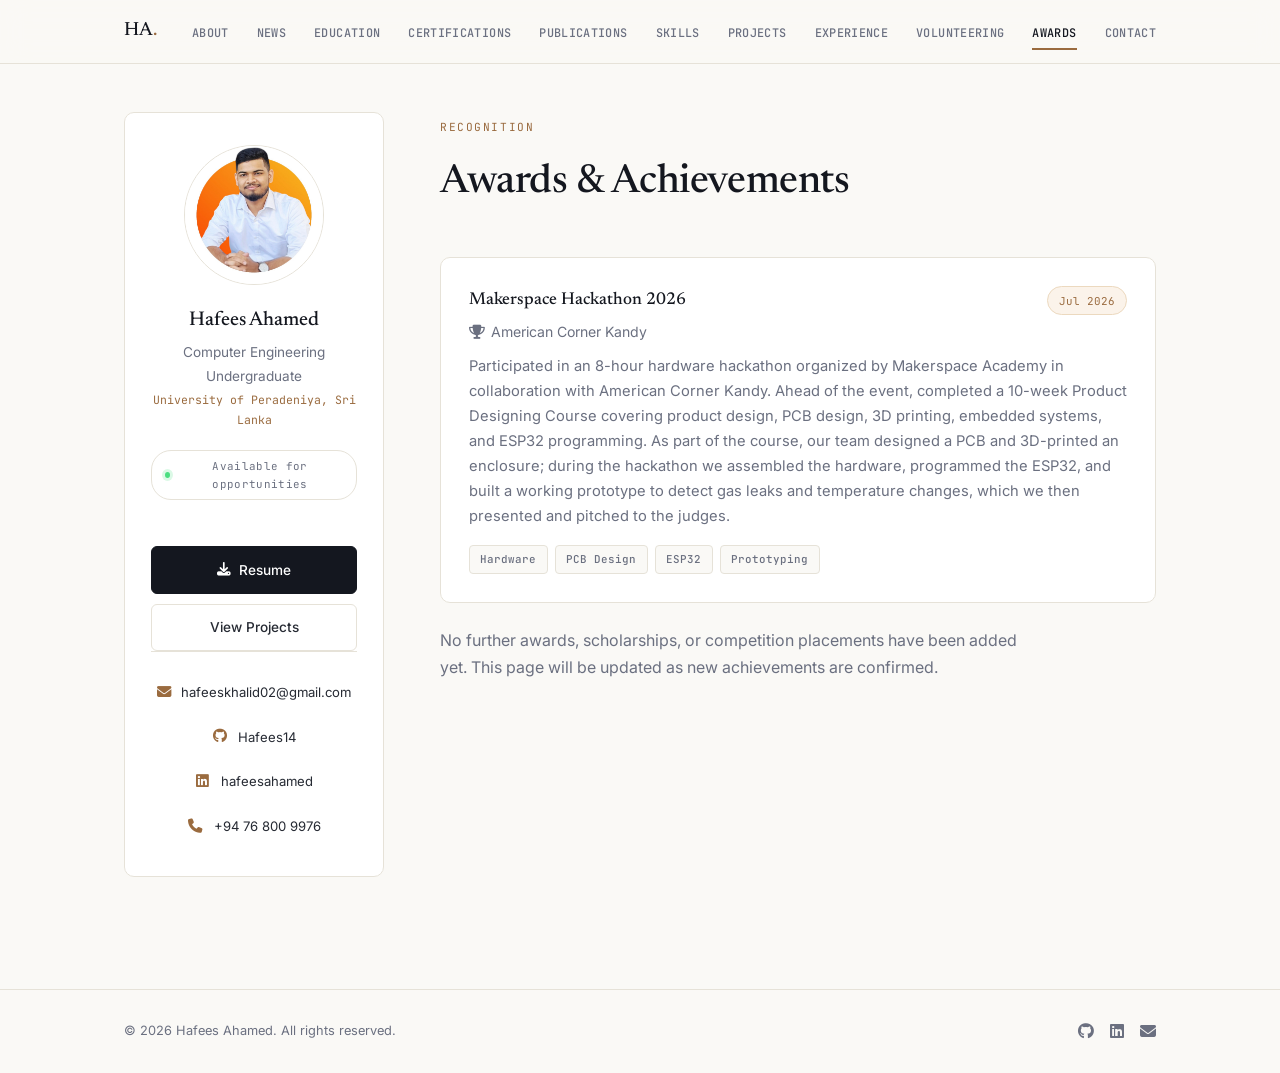
==== awards.html @ 8a64003a "Update the entire site" ====
<!DOCTYPE html>
<html lang="en">
<head>
<meta charset="UTF-8" />
<meta name="viewport" content="width=device-width, initial-scale=1.0" />
<title>Awards | Hafees Ahamed</title>
<meta name="description" content="Awards and achievements of Hafees Ahamed.">
<link rel="canonical" href="https://hafees14.github.io/My_Web_Portfolio_v2/awards.html">
<meta property="og:type" content="website">
<meta property="og:title" content="Awards | Hafees Ahamed">
<meta property="og:description" content="Awards and achievements of Hafees Ahamed.">
<meta property="og:image" content="https://hafees14.github.io/My_Web_Portfolio_v2/profile.jpg">
<meta property="og:url" content="https://hafees14.github.io/My_Web_Portfolio_v2/awards.html">
<meta name="twitter:card" content="summary_large_image">
<link rel="icon" href="profile.jpg" type="image/jpeg">
<link rel="stylesheet" href="style.css" />
<link rel="preconnect" href="https://fonts.googleapis.com">
<link rel="preconnect" href="https://fonts.gstatic.com" crossorigin>
<link href="https://fonts.googleapis.com/css2?family=Newsreader:ital,wght@0,400;0,500;0,600;1,400;1,500&family=Inter:wght@400;500;600;700&family=JetBrains+Mono:wght@400;500&display=swap" rel="stylesheet">
<link rel="stylesheet" href="https://cdnjs.cloudflare.com/ajax/libs/font-awesome/6.5.0/css/all.min.css">
</head>
<body>
  <a href="#main-content" class="skip-link">Skip to main content</a>
  <nav class="navbar">
    <div class="nav-container">
      <a href="index.html" class="nav-logo">HA<span class="dot">.</span></a>
      <ul class="nav-list" id="nav-list">
        <li><a href="index.html" class="nav-link">About</a></li>
        <li><a href="news.html" class="nav-link">News</a></li>
        <li><a href="education.html" class="nav-link">Education</a></li>
        <li><a href="certifications.html" class="nav-link">Certifications</a></li>
        <li><a href="publications.html" class="nav-link">Publications</a></li>
        <li><a href="skills.html" class="nav-link">Skills</a></li>
        <li><a href="projects.html" class="nav-link">Projects</a></li>
        <li><a href="experience.html" class="nav-link">Experience</a></li>
        <li><a href="volunteering.html" class="nav-link">Volunteering</a></li>
        <li><a href="awards.html" class="nav-link active" aria-current="page">Awards</a></li>
        <li><a href="contact.html" class="nav-link">Contact</a></li>
      </ul>
      <button class="nav-toggle" id="nav-toggle" aria-label="Toggle menu">
        <span class="bar"></span><span class="bar"></span><span class="bar"></span>
      </button>
    </div>
  </nav>
  <div class="page-shell">
    <aside class="sidebar">
      <div class="sidebar-photo"><img src="profile.jpg" alt="Hafees Ahamed" loading="lazy"></div>
      <div class="sidebar-name">Hafees Ahamed</div>
      <div class="sidebar-role">Computer Engineering Undergraduate</div>
      <div class="sidebar-org">University of Peradeniya, Sri Lanka</div>
      <div class="sidebar-status"><span class="status-dot"></span> Available for opportunities</div>
      <div class="sidebar-cta">
        <a href="Hafees_CV.pdf" class="btn btn-primary" download><i class="fas fa-download"></i> Resume</a>
        <a href="projects.html" class="btn btn-outline">View Projects</a>
      </div>
      <div class="sidebar-links">
        <a href="mailto:hafeeskhalid02@gmail.com" class="sidebar-link"><i class="fas fa-envelope"></i> hafeeskhalid02@gmail.com</a>
        <a href="https://github.com/Hafees14" target="_blank" rel="noopener" class="sidebar-link"><i class="fab fa-github"></i> Hafees14</a>
        <a href="https://www.linkedin.com/in/hafeesahamed" target="_blank" rel="noopener" class="sidebar-link"><i class="fab fa-linkedin"></i> hafeesahamed</a>
        <a href="tel:+94768009976" class="sidebar-link"><i class="fas fa-phone"></i> +94 76 800 9976</a>
      </div>
    </aside>
    <main class="content" id="main-content" tabindex="-1">
      <div class="content-header">
        <span class="section-label">Recognition</span>
        <h1 class="page-title">Awards & Achievements</h1>
      </div>
      <div class="card-list">
        <div class="card">
          <div class="timeline-header">
            <div>
              <div class="timeline-role">Makerspace Hackathon 2026</div>
              <div class="timeline-org"><i class="fas fa-trophy"></i> American Corner Kandy</div>
            </div>
            <span class="timeline-date">Jul 2026</span>
          </div>
          <p class="timeline-desc">Participated in an 8-hour hardware hackathon organized by Makerspace Academy in collaboration with American Corner Kandy. Ahead of the event, completed a 10-week Product Designing Course covering product design, PCB design, 3D printing, embedded systems, and ESP32 programming. As part of the course, our team designed a PCB and 3D-printed an enclosure; during the hackathon we assembled the hardware, programmed the ESP32, and built a working prototype to detect gas leaks and temperature changes, which we then presented and pitched to the judges.</p>
          <div class="tags"><span class="tag">Hardware</span><span class="tag">PCB Design</span><span class="tag">ESP32</span><span class="tag">Prototyping</span></div>
        </div>
      </div>
      <p class="page-lede" style="margin-top:1.5rem;">No further awards, scholarships, or competition placements have been added yet. This page will be updated as new achievements are confirmed.</p>
    </main>
  </div>
  <footer class="footer">
    <div class="footer-inner">
      <p class="footer-copy">&copy; <span id="footer-year"></span> Hafees Ahamed. All rights reserved.</p>
      <div class="footer-social">
        <a href="https://github.com/Hafees14" target="_blank" rel="noopener" aria-label="GitHub"><i class="fab fa-github"></i></a>
        <a href="https://www.linkedin.com/in/hafeesahamed" target="_blank" rel="noopener" aria-label="LinkedIn"><i class="fab fa-linkedin"></i></a>
        <a href="mailto:hafeeskhalid02@gmail.com" aria-label="Email"><i class="fas fa-envelope"></i></a>
      </div>
    </div>
  </footer>
  <script src="script.js"></script>
</body>
</html>
---- style.css ----
/* ============================================================
   HAFEES AHAMED — ACADEMIC-STYLE PORTFOLIO
   Multi-page structure inspired by academic faculty portfolio sites:
   fixed top nav across separate pages, sidebar profile card,
   quiet serif/sans pairing, restrained accent color.
   ============================================================ */

:root {
  --ink:      #14171f;
  --accent:   #9a6b3f;
  --accent-soft: #c99a63;
  --surface:  #faf9f6;
  --card-bg:  #ffffff;
  --border:   #e6e2d8;
  --text:     #262a33;
  --muted:    #6b7080;

  --font-display: 'Newsreader', Georgia, serif;
  --font-body:    'Inter', sans-serif;
  --font-mono:    'JetBrains Mono', monospace;

  --radius:    10px;
  --radius-sm: 6px;
  --shadow:    0 1px 3px rgba(20,23,31,0.06), 0 1px 2px rgba(20,23,31,0.04);
  --shadow-md: 0 12px 28px rgba(20,23,31,0.10);
  --transition: 0.25s cubic-bezier(0.4,0,0.2,1);
  --nav-h: 64px;
}

*, *::before, *::after { margin: 0; padding: 0; box-sizing: border-box; }
html { scroll-behavior: smooth; font-size: 16px; }
body { font-family: var(--font-body); color: var(--text); background: var(--surface); line-height: 1.7; }
img { display: block; max-width: 100%; }
a { text-decoration: none; color: inherit; }
ul { list-style: none; }
button { font-family: inherit; cursor: pointer; border: none; background: none; }

@media (prefers-reduced-motion: reduce) {
  *, *::before, *::after { animation-duration: 0.01ms !important; transition-duration: 0.01ms !important; scroll-behavior: auto !important; }
}

/* ============================================================ ACCESSIBILITY */
.skip-link {
  position: absolute;
  left: -9999px;
  top: 0;
  background: var(--ink);
  color: #fff;
  padding: 0.75rem 1.25rem;
  z-index: 2000;
  border-radius: 0 0 var(--radius-sm) 0;
  font-size: 0.85rem;
}
.skip-link:focus {
  left: 0;
}
a:focus-visible,
button:focus-visible,
input:focus-visible,
textarea:focus-visible {
  outline: 2px solid var(--accent);
  outline-offset: 2px;
}
main:focus { outline: none; }

/* ============================================================ TOP NAV (present on every page) */
.navbar {
  position: fixed;
  top: 0; left: 0; right: 0;
  z-index: 1000;
  height: var(--nav-h);
  background: rgba(250,249,246,0.9);
  backdrop-filter: blur(14px);
  -webkit-backdrop-filter: blur(14px);
  border-bottom: 1px solid var(--border);
}
.nav-container {
  max-width: 1080px;
  margin: 0 auto;
  padding: 0 1.5rem;
  height: 100%;
  display: flex;
  align-items: center;
  justify-content: space-between;
}
.nav-logo { font-family: var(--font-display); font-size: 1.2rem; font-weight: 500; color: var(--ink); }
.nav-logo .dot { color: var(--accent); }

.nav-list { display: flex; align-items: center; gap: 1.75rem; }
.nav-link {
  font-family: var(--font-mono);
  font-size: 0.74rem;
  font-weight: 500;
  letter-spacing: 0.03em;
  text-transform: uppercase;
  color: var(--muted);
  transition: color var(--transition);
  position: relative;
  padding: 0.3rem 0;
}
.nav-link::after {
  content: '';
  position: absolute;
  bottom: -4px; left: 0;
  width: 0; height: 1.5px;
  background: var(--accent);
  transition: width var(--transition);
}
.nav-link:hover, .nav-link.active { color: var(--ink); }
.nav-link.active::after, .nav-link:hover::after { width: 100%; }

.nav-toggle { display: none; flex-direction: column; gap: 5px; padding: 4px; }
.bar { width: 22px; height: 1.5px; background: var(--ink); border-radius: 2px; transition: var(--transition); }

@media (max-width: 860px) {
  .nav-list {
    display: none;
    position: absolute;
    top: var(--nav-h); left: 0; right: 0;
    background: #fff;
    flex-direction: column;
    align-items: flex-start;
    padding: 1rem 1.5rem 1.5rem;
    border-bottom: 1px solid var(--border);
    gap: 1.1rem;
    box-shadow: 0 8px 20px rgba(20,23,31,0.08);
  }
  .nav-list.open { display: flex; }
  .nav-toggle { display: flex; }
}

/* ============================================================ PAGE SHELL */
.page-shell {
  max-width: 1080px;
  margin: 0 auto;
  padding: calc(var(--nav-h) + 3rem) 1.5rem 5rem;
  display: grid;
  grid-template-columns: 260px 1fr;
  gap: 3.5rem;
  align-items: start;
}
@media (max-width: 860px) {
  .page-shell { grid-template-columns: 1fr; padding-top: calc(var(--nav-h) + 2rem); }
}

/* ============================================================ SIDEBAR (present on every page) */
.sidebar {
  position: sticky;
  top: calc(var(--nav-h) + 2rem);
  background: var(--card-bg);
  border: 1px solid var(--border);
  border-radius: var(--radius);
  padding: 2rem 1.6rem;
  text-align: center;
}
@media (max-width: 860px) { .sidebar { position: static; text-align: center; } }

.sidebar-photo {
  width: 140px; height: 140px;
  margin: 0 auto 1.1rem;
  border-radius: 50%;
  overflow: hidden;
  border: 1px solid var(--border);
}
.sidebar-photo img { width: 100%; height: 100%; object-fit: cover; }
.sidebar-name { font-family: var(--font-display); font-size: 1.25rem; font-weight: 500; color: var(--ink); margin-bottom: 0.3rem; }
.sidebar-role { font-size: 0.85rem; color: var(--muted); margin-bottom: 0.15rem; }
.sidebar-org { font-family: var(--font-mono); font-size: 0.72rem; color: var(--accent); margin-bottom: 1.3rem; }

.sidebar-status {
  display: inline-flex;
  align-items: center;
  gap: 0.45rem;
  font-family: var(--font-mono);
  font-size: 0.68rem;
  letter-spacing: 0.03em;
  padding: 0.35rem 0.85rem;
  border-radius: 20px;
  border: 1px solid var(--border);
  color: var(--muted);
  margin-bottom: 1.5rem;
}
.status-dot { width: 6px; height: 6px; border-radius: 50%; background: #4ade80; box-shadow: 0 0 0 3px rgba(74,222,128,0.2); }

.sidebar-links { display: flex; flex-direction: column; gap: 0.6rem; padding-top: 1.4rem; border-top: 1px solid var(--border); text-align: center; }
.sidebar-link {
  display: flex;
  align-items: center;
  justify-content: center;
  gap: 0.65rem;
  font-size: 0.82rem;
  color: var(--text);
  padding: 0.4rem 0.5rem;
  border-radius: var(--radius-sm);
  transition: var(--transition);
}
.sidebar-link i { width: 16px; color: var(--accent); font-size: 0.9rem; }
.sidebar-link:hover { background: #fbf3ea; }

.sidebar-cta { display: flex; flex-direction: column; gap: 0.6rem; margin-top: 1.4rem; }

/* ============================================================ BUTTONS */
.btn {
  display: inline-flex; align-items: center; justify-content: center; gap: 0.5rem;
  padding: 0.7rem 1.3rem;
  border-radius: var(--radius-sm);
  font-weight: 500; font-size: 0.85rem;
  transition: var(--transition);
  border: 1.5px solid var(--border);
}
.btn-primary { background: var(--ink); color: #fff; border-color: var(--ink); }
.btn-primary:hover { background: var(--accent); border-color: var(--accent); }
.btn-outline { background: transparent; color: var(--text); }
.btn-outline:hover { border-color: var(--accent); color: var(--accent); }

/* ============================================================ MAIN CONTENT */
.content-header { margin-bottom: 2.5rem; }
.section-label {
  display: inline-block;
  font-family: var(--font-mono);
  font-size: 0.7rem;
  letter-spacing: 0.14em;
  text-transform: uppercase;
  color: var(--accent);
  margin-bottom: 0.75rem;
}
.page-title {
  font-family: var(--font-display);
  font-size: clamp(1.9rem, 3.4vw, 2.5rem);
  font-weight: 500;
  color: var(--ink);
  letter-spacing: -0.01em;
}
.page-lede { color: var(--muted); font-size: 1rem; margin-top: 0.9rem; max-width: 58ch; }

/* ============================================================ ABOUT PAGE */
.about-body p { color: var(--muted); margin-bottom: 1.1rem; max-width: 65ch; }
.stats-row { display: flex; gap: 2.25rem; margin: 2rem 0 2.5rem; padding: 1.5rem 0; border-top: 1px solid var(--border); border-bottom: 1px solid var(--border); flex-wrap: wrap; }
.stat-item { display: flex; flex-direction: column; }
.stat-num { font-family: var(--font-display); font-size: 1.9rem; color: var(--ink); }
.stat-label { font-family: var(--font-mono); font-size: 0.65rem; letter-spacing: 0.04em; text-transform: uppercase; color: var(--muted); margin-top: 0.2rem; }

.subheading { font-family: var(--font-display); font-size: 1.3rem; font-weight: 500; color: var(--ink); margin: 2.5rem 0 1.25rem; }

/* ============================================================ CARDS (shared) */
.card {
  background: var(--card-bg);
  border: 1px solid var(--border);
  border-radius: var(--radius);
  padding: 1.75rem;
  transition: var(--transition);
}
.card:hover { box-shadow: var(--shadow-md); border-color: #ecd9bf; }
.card-list { display: flex; flex-direction: column; gap: 1.25rem; }

/* Timeline / experience */
.timeline-header { display: flex; justify-content: space-between; align-items: flex-start; gap: 1rem; flex-wrap: wrap; margin-bottom: 0.6rem; }
.timeline-role { font-family: var(--font-display); font-size: 1.08rem; font-weight: 500; color: var(--ink); margin-bottom: 0.3rem; }
.timeline-org { font-size: 0.88rem; color: var(--muted); display: flex; align-items: center; gap: 0.4rem; }
.timeline-date { font-family: var(--font-mono); font-size: 0.68rem; color: var(--accent); background: #fbf3ea; border: 1px solid #ecd9bf; padding: 0.28rem 0.7rem; border-radius: 20px; white-space: nowrap; }
.timeline-desc { color: var(--muted); font-size: 0.92rem; margin-bottom: 1rem; }
.tags { display: flex; flex-wrap: wrap; gap: 0.45rem; }
.tag {
  font-family: var(--font-mono); font-size: 0.68rem; font-weight: 500;
  padding: 0.26rem 0.65rem; border-radius: 4px;
  background: var(--surface); color: var(--muted); border: 1px solid var(--border);
}

/* Projects grid */
.projects-grid { display: grid; grid-template-columns: repeat(2, 1fr); gap: 1.4rem; }
@media (max-width: 620px) { .projects-grid { grid-template-columns: 1fr; } }
.project-card { display: flex; flex-direction: column; overflow: hidden; padding: 0; }
.project-top { border-top: 3px solid var(--card-color, var(--accent)); background: var(--ink); height: 92px; display: flex; align-items: center; justify-content: space-between; padding: 1.25rem 1.5rem; }
.project-top i { font-size: 1.7rem; color: var(--card-color, var(--accent-soft)); }
.project-top .icon-btn { width: 32px; height: 32px; border-radius: 50%; background: rgba(255,255,255,0.08); display: flex; align-items: center; justify-content: center; color: #fff; font-size: 0.8rem; transition: var(--transition); }
.project-top .icon-btn:hover { background: rgba(255,255,255,0.18); }
.project-content { padding: 1.4rem 1.5rem 1.6rem; }
.project-content h3 { font-family: var(--font-display); font-size: 1.05rem; font-weight: 500; color: var(--ink); margin-bottom: 0.65rem; }
.project-content p { color: var(--muted); font-size: 0.88rem; margin-bottom: 1rem; }

/* Skills */
.skills-grid { display: grid; grid-template-columns: repeat(2, 1fr); gap: 1.25rem; }
@media (max-width: 620px) { .skills-grid { grid-template-columns: 1fr; } }
.skill-card h3 { font-family: var(--font-display); font-size: 1rem; font-weight: 500; color: var(--ink); margin-bottom: 1.1rem; }
.skill-card-icon { width: 38px; height: 38px; background: #fbf3ea; border-radius: var(--radius-sm); display: flex; align-items: center; justify-content: center; color: var(--accent); font-size: 1rem; margin-bottom: 1rem; }
.chip-row { display: flex; flex-wrap: wrap; gap: 0.55rem; }
.skill-chip { font-size: 0.83rem; color: var(--text); padding: 0.42rem 0.85rem; border-radius: var(--radius-sm); background: var(--surface); border: 1px solid var(--border); transition: var(--transition); }
.skill-chip:hover { border-color: var(--accent); color: var(--accent); }

/* Volunteering */
.vol-card { display: flex; gap: 1.25rem; }
.vol-icon { flex-shrink: 0; width: 42px; height: 42px; background: var(--ink); border-radius: var(--radius-sm); display: flex; align-items: center; justify-content: center; color: var(--accent-soft); font-size: 1rem; }
.vol-content h3 { font-family: var(--font-display); font-size: 1.02rem; font-weight: 500; color: var(--ink); margin-bottom: 0.25rem; }
.vol-role { font-size: 0.82rem; font-weight: 500; color: var(--accent); margin-bottom: 0.6rem; }
.vol-desc { font-size: 0.88rem; color: var(--muted); margin-bottom: 0.7rem; }
.vol-date { font-family: var(--font-mono); font-size: 0.68rem; color: var(--muted); display: flex; align-items: center; gap: 0.35rem; }

/* Contact card list on contact page */
.contact-page-grid { display: grid; grid-template-columns: 1fr 1fr; gap: 2.5rem; align-items: start; }
@media (max-width: 780px) { .contact-page-grid { grid-template-columns: 1fr; } }
.contact-list { display: flex; flex-direction: column; gap: 0.9rem; }
.contact-row { display: flex; align-items: center; gap: 1rem; padding: 1rem 1.2rem; }
.contact-row-icon { width: 38px; height: 38px; background: #fbf3ea; border-radius: var(--radius-sm); display: flex; align-items: center; justify-content: center; color: var(--accent); font-size: 0.95rem; flex-shrink: 0; }
.contact-row-label { font-size: 0.72rem; color: var(--muted); margin-bottom: 0.1rem; }
.contact-row-value { font-size: 0.88rem; font-weight: 500; color: var(--ink); }

.contact-form-card { padding: 2rem; }
.form-group { display: flex; flex-direction: column; gap: 0.4rem; margin-bottom: 1.25rem; }
.form-group label { font-size: 0.82rem; font-weight: 600; color: var(--text); }
.form-group input,
.form-group textarea {
  padding: 0.75rem 0.9rem;
  border: 1.5px solid var(--border);
  border-radius: var(--radius-sm);
  font-family: var(--font-body);
  font-size: 0.92rem;
  color: var(--text);
  background: var(--surface);
  transition: border-color var(--transition), box-shadow var(--transition);
  outline: none;
  resize: vertical;
}
.form-group input:focus,
.form-group textarea:focus {
  border-color: var(--accent);
  box-shadow: 0 0 0 3px rgba(154,107,63,0.15);
  background: #fff;
}
.btn-full { width: 100%; }

/* ============================================================ NEWS */
.news-grid { display: flex; flex-direction: column; gap: 1.5rem; }
.news-card { display: grid; grid-template-columns: 220px 1fr; gap: 0; padding: 0; overflow: hidden; }
.news-card-img { background: var(--ink); }
.news-card-img img { width: 100%; height: 100%; min-height: 160px; object-fit: cover; aspect-ratio: 4 / 3; }
.news-card-body { padding: 1.5rem 1.6rem; display: flex; flex-direction: column; }
.news-meta { display: flex; align-items: center; gap: 0.7rem; flex-wrap: wrap; margin-bottom: 0.6rem; }
.news-date { font-family: var(--font-mono); font-size: 0.68rem; letter-spacing: 0.04em; color: var(--muted); text-transform: uppercase; }
.news-category { font-family: var(--font-mono); font-size: 0.65rem; letter-spacing: 0.05em; text-transform: uppercase; color: var(--accent); background: #fbf3ea; border: 1px solid #ecd9bf; padding: 0.2rem 0.6rem; border-radius: 20px; }
.news-card-body h3 { font-family: var(--font-display); font-size: 1.1rem; font-weight: 500; color: var(--ink); margin-bottom: 0.6rem; line-height: 1.35; }
.news-card-body p { color: var(--muted); font-size: 0.9rem; margin-bottom: 1rem; }
.news-cta-row { display: flex; gap: 0.75rem; flex-wrap: wrap; margin-top: auto; }
.news-cta { font-family: var(--font-mono); font-size: 0.72rem; letter-spacing: 0.02em; color: var(--accent); border-bottom: 1px solid transparent; transition: var(--transition); }
.news-cta:hover, .news-cta:focus-visible { border-bottom-color: var(--accent); }
@media (max-width: 620px) {
  .news-card { grid-template-columns: 1fr; }
  .news-card-img img { aspect-ratio: 16 / 9; min-height: 0; }
}

/* News preview on homepage */
.news-preview-grid { display: grid; grid-template-columns: repeat(3, 1fr); gap: 1.1rem; }
@media (max-width: 780px) { .news-preview-grid { grid-template-columns: 1fr; } }
.news-preview-card { display: flex; flex-direction: column; padding: 0; overflow: hidden; }
.news-preview-card img { width: 100%; aspect-ratio: 16 / 10; object-fit: cover; }
.news-preview-body { padding: 1.1rem 1.2rem 1.3rem; }
.news-preview-body .news-date { display: block; margin-bottom: 0.4rem; }
.news-preview-body h4 { font-family: var(--font-display); font-size: 0.95rem; font-weight: 500; color: var(--ink); line-height: 1.35; margin-bottom: 0.5rem; }
.news-preview-body .news-cta { font-size: 0.68rem; }
.news-preview-more { text-align: right; margin-top: 1rem; }

/* ============================================================ PLACEHOLDER PAGES */
.placeholder {
  border: 1px dashed var(--border);
  border-radius: var(--radius);
  padding: 3.5rem 2rem;
  text-align: center;
  color: var(--muted);
  background: var(--card-bg);
}
.placeholder i { font-size: 1.6rem; color: var(--accent); margin-bottom: 1rem; }
.placeholder-title { font-family: var(--font-display); font-size: 1.2rem; color: var(--ink); margin-bottom: 0.5rem; }
.placeholder-note { font-family: var(--font-mono); font-size: 0.72rem; letter-spacing: 0.04em; text-transform: uppercase; color: var(--accent); margin-top: 1rem; }

/* ============================================================ FOOTER */
.footer { border-top: 1px solid var(--border); padding: 1.75rem 0; margin-top: 2rem; }
.footer-inner { max-width: 1080px; margin: 0 auto; padding: 0 1.5rem; display: flex; justify-content: space-between; align-items: center; gap: 1rem; flex-wrap: wrap; }
.footer-copy { font-size: 0.8rem; color: var(--muted); }
.footer-social { display: flex; gap: 1rem; }
.footer-social a { color: var(--muted); font-size: 1rem; transition: var(--transition); }
.footer-social a:hover { color: var(--accent); }

/* Reveal */
.reveal { opacity: 0; transform: translateY(14px); transition: opacity 0.5s ease, transform 0.5s ease; }
.reveal.visible { opacity: 1; transform: translateY(0); }
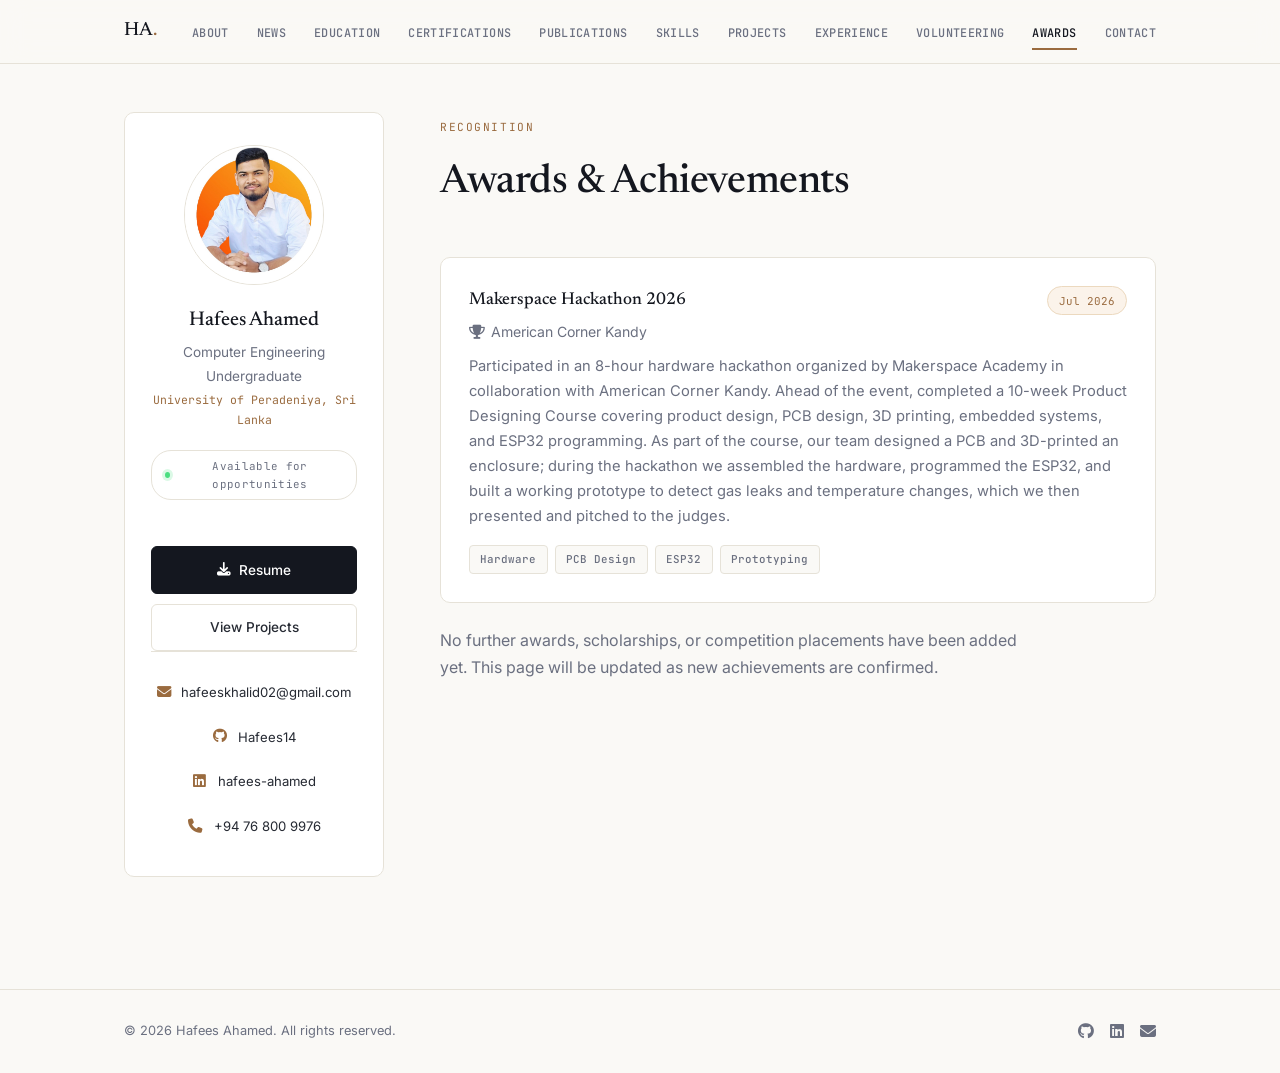
==== commit c1e2800f: "linkedin updated" ====
--- a/awards.html
+++ b/awards.html
@@ -56,7 +56,7 @@
       <div class="sidebar-links">
         <a href="mailto:hafeeskhalid02@gmail.com" class="sidebar-link"><i class="fas fa-envelope"></i> hafeeskhalid02@gmail.com</a>
         <a href="https://github.com/Hafees14" target="_blank" rel="noopener" class="sidebar-link"><i class="fab fa-github"></i> Hafees14</a>
-        <a href="https://www.linkedin.com/in/hafeesahamed" target="_blank" rel="noopener" class="sidebar-link"><i class="fab fa-linkedin"></i> hafeesahamed</a>
+        <a href="https://www.linkedin.com/in/hafees-ahamed" target="_blank" rel="noopener" class="sidebar-link"><i class="fab fa-linkedin"></i> hafees-ahamed</a>
         <a href="tel:+94768009976" class="sidebar-link"><i class="fas fa-phone"></i> +94 76 800 9976</a>
       </div>
     </aside>
@@ -86,7 +86,7 @@
       <p class="footer-copy">&copy; <span id="footer-year"></span> Hafees Ahamed. All rights reserved.</p>
       <div class="footer-social">
         <a href="https://github.com/Hafees14" target="_blank" rel="noopener" aria-label="GitHub"><i class="fab fa-github"></i></a>
-        <a href="https://www.linkedin.com/in/hafeesahamed" target="_blank" rel="noopener" aria-label="LinkedIn"><i class="fab fa-linkedin"></i></a>
+        <a href="https://www.linkedin.com/in/hafees-ahamed" target="_blank" rel="noopener" aria-label="LinkedIn"><i class="fab fa-linkedin"></i></a>
         <a href="mailto:hafeeskhalid02@gmail.com" aria-label="Email"><i class="fas fa-envelope"></i></a>
       </div>
     </div>
